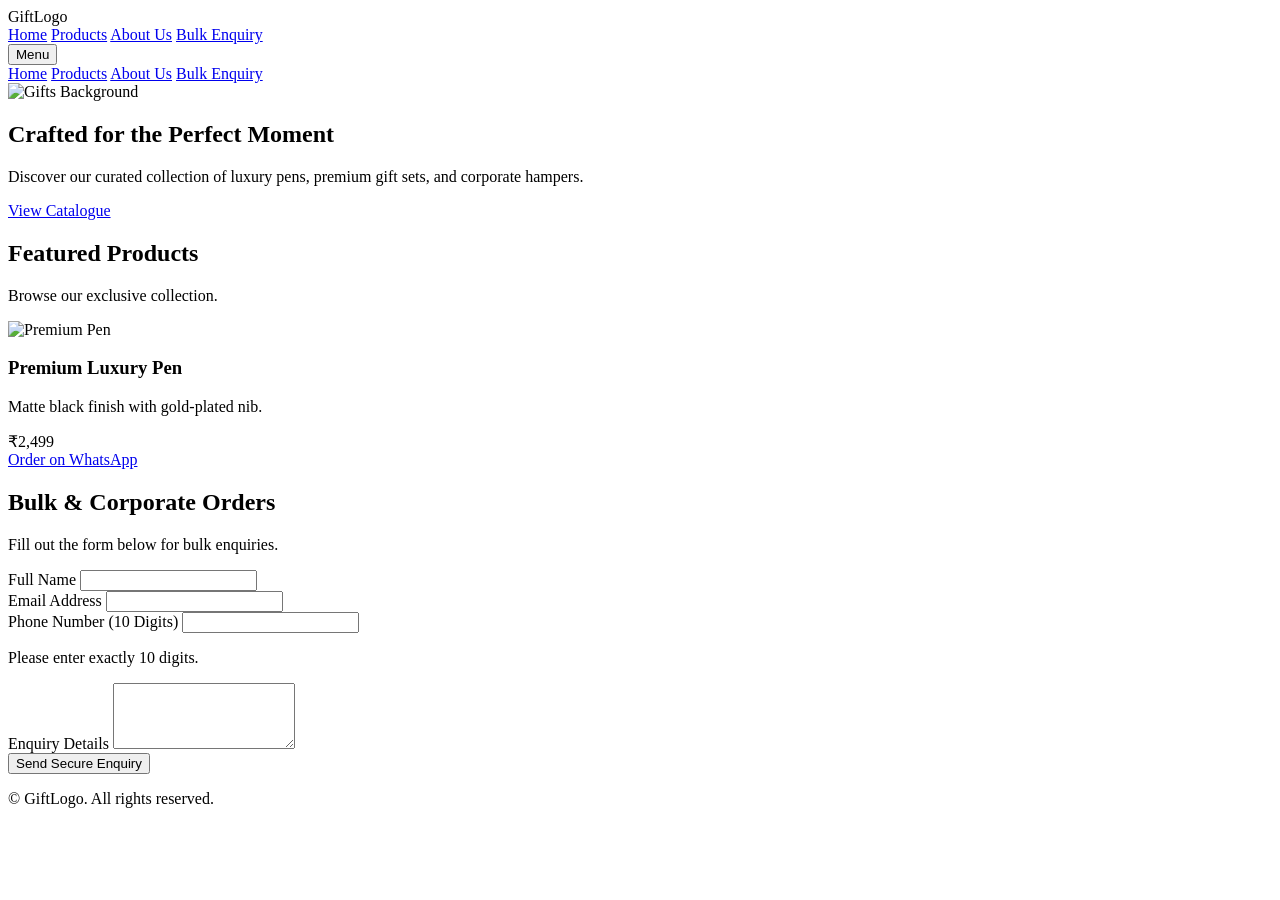
==== index.html @ fe9abaeb "Rename index.html.html to index.html" ====
<!DOCTYPE html>
<html lang="en" class="scroll-smooth">
<head>
    <meta charset="UTF-8">
    <meta name="viewport" content="width=device-width, initial-scale=1.0">
    <meta name="description" content="Premium Gift Catalogue - Find the best luxury gifts and corporate presents.">
    <title>Premium Gifts | Home</title>
    
    <!-- External CSS -->
    <link rel="stylesheet" href="css/style.css">
    
    <!-- Tailwind CSS (via CDN for layout, standard for static sites without a build step) -->
    <script src="https://cdn.tailwindcss.com"></script>
    
    <!-- External JavaScript (Deferred to load after HTML) -->
    <script src="js/script.js" defer></script>
</head>
<body class="bg-gray-50 text-gray-800 font-sans antialiased">

    <!-- Navigation Bar -->
    <header class="bg-white shadow-sm sticky top-0 z-50">
        <div class="max-w-7xl mx-auto px-4 sm:px-6 lg:px-8 h-16 flex items-center justify-between">
            <div class="flex-shrink-0 font-bold text-2xl tracking-tight text-gray-900">
                Gift<span class="text-amber-600">Logo</span>
            </div>
            
            <!-- Desktop Nav -->
            <nav class="hidden md:flex space-x-8 text-sm font-medium">
                <a href="#home" class="hover:text-amber-600 transition">Home</a>
                <a href="#products" class="hover:text-amber-600 transition">Products</a>
                <a href="#about" class="hover:text-amber-600 transition">About Us</a>
                <a href="#contact" class="hover:text-amber-600 transition">Bulk Enquiry</a>
            </nav>
            
            <!-- Mobile Menu Button -->
            <button id="mobile-menu-btn" class="md:hidden font-bold text-amber-600 focus:outline-none">
                Menu
            </button>
        </div>
        
        <!-- Mobile Nav Dropdown (Hidden by default) -->
        <nav id="mobile-menu" class="hidden md:hidden bg-white border-t border-gray-100 px-4 py-2 space-y-2 shadow-lg absolute w-full">
            <a href="#home" class="block py-2 text-gray-800 hover:text-amber-600">Home</a>
            <a href="#products" class="block py-2 text-gray-800 hover:text-amber-600">Products</a>
            <a href="#about" class="block py-2 text-gray-800 hover:text-amber-600">About Us</a>
            <a href="#contact" class="block py-2 text-gray-800 hover:text-amber-600">Bulk Enquiry</a>
        </nav>
    </header>

    <!-- Hero Section -->
    <section id="home" class="relative bg-gray-900 text-white overflow-hidden hero-section">
        <div class="absolute inset-0">
            <img src="https://images.unsplash.com/photo-1549465220-1a8b9238cd48?w=1200" alt="Gifts Background" class="w-full h-full object-cover opacity-30 protected-img">
        </div>
        <div class="relative max-w-7xl mx-auto px-4 sm:px-6 lg:px-8 py-24 lg:py-32 flex flex-col items-center text-center">
            <h1 class="text-4xl md:text-5xl font-extrabold tracking-tight mb-4">Crafted for the Perfect Moment</h1>
            <p class="text-lg md:text-xl text-gray-300 max-w-2xl mb-8">Discover our curated collection of luxury pens, premium gift sets, and corporate hampers.</p>
            <a href="#products" class="bg-amber-600 hover:bg-amber-700 text-white font-bold py-3 px-8 rounded-full shadow-lg transition transform hover:-translate-y-1">View Catalogue</a>
        </div>
    </section>

    <!-- Products Section -->
    <section id="products" class="py-16 max-w-7xl mx-auto px-4 sm:px-6 lg:px-8">
        <div class="text-center mb-12">
            <h2 class="text-3xl font-bold text-gray-900">Featured Products</h2>
            <p class="mt-2 text-gray-600">Browse our exclusive collection.</p>
        </div>
        <div class="grid grid-cols-1 sm:grid-cols-2 lg:grid-cols-3 gap-8">
            <!-- Product 1 -->
            <div class="bg-white rounded-xl shadow-sm border border-gray-100 overflow-hidden hover:shadow-md transition">
                <img src="https://images.unsplash.com/photo-1583485088034-697b5bc54ccd?w=600" alt="Premium Pen" class="w-full h-64 object-cover protected-img">
                <div class="p-6">
                    <h3 class="text-xl font-bold text-gray-900">Premium Luxury Pen</h3>
                    <p class="text-gray-500 text-sm mt-1">Matte black finish with gold-plated nib.</p>
                    <div class="mt-4 flex items-center justify-between">
                        <span class="text-lg font-bold text-amber-600">₹2,499</span>
                    </div>
                    <a href="https://wa.me/91XXXXXXXXXX?text=Hi,%20I'm%20interested%20in%20the%20Premium%20Luxury%20Pen%20(₹2,499)." target="_blank" rel="noopener noreferrer" class="mt-4 w-full flex items-center justify-center gap-2 bg-green-600 hover:bg-green-700 text-white font-medium py-2.5 rounded-lg transition">
                        Order on WhatsApp
                    </a>
                </div>
            </div>
        </div>
    </section>

    <!-- Contact Form Section -->
    <section id="contact" class="py-16 max-w-4xl mx-auto px-4 sm:px-6 lg:px-8">
        <div class="bg-white rounded-2xl shadow-lg border p-8 md:p-12">
            <div class="text-center mb-8">
                <h2 class="text-3xl font-bold text-gray-900">Bulk & Corporate Orders</h2>
                <p class="text-gray-500 mt-2">Fill out the form below for bulk enquiries.</p>
            </div>
            
            <form id="enquiry-form" action="https://formspree.io/f/YOUR_FORM_ID" method="POST" class="space-y-6">
                <div class="grid grid-cols-1 md:grid-cols-2 gap-6">
                    <div>
                        <label for="name" class="block text-sm font-medium text-gray-700">Full Name</label>
                        <input type="text" id="name" name="name" required maxlength="50" class="mt-1 block w-full border-gray-300 rounded-md shadow-sm p-2.5 border focus:ring-amber-500 focus:border-amber-500">
                    </div>
                    <div>
                        <label for="email" class="block text-sm font-medium text-gray-700">Email Address</label>
                        <input type="email" id="email" name="email" required class="mt-1 block w-full border-gray-300 rounded-md shadow-sm p-2.5 border focus:ring-amber-500 focus:border-amber-500">
                    </div>
                </div>
                <div>
                    <label for="phone" class="block text-sm font-medium text-gray-700">Phone Number (10 Digits)</label>
                    <input type="tel" id="phone" name="phone" required class="mt-1 block w-full border-gray-300 rounded-md shadow-sm p-2.5 border focus:ring-amber-500 focus:border-amber-500">
                    <!-- Error message hidden by default, controlled by JS -->
                    <p id="phone-error" class="text-red-500 text-xs mt-1 hidden">Please enter exactly 10 digits.</p>
                </div>
                <div>
                    <label for="message" class="block text-sm font-medium text-gray-700">Enquiry Details</label>
                    <textarea id="message" name="message" rows="4" required maxlength="500" class="mt-1 block w-full border-gray-300 rounded-md shadow-sm p-2.5 border focus:ring-amber-500 focus:border-amber-500"></textarea>
                </div>
                <button type="submit" class="w-full bg-amber-600 hover:bg-amber-700 text-white font-bold py-3 rounded-lg shadow transition">
                    Send Secure Enquiry
                </button>
            </form>
        </div>
    </section>

    <footer class="bg-gray-900 text-gray-400 py-8 text-center">
        <p>&copy; <span id="current-year"></span> GiftLogo. All rights reserved.</p>
    </footer>

</body>
</html>
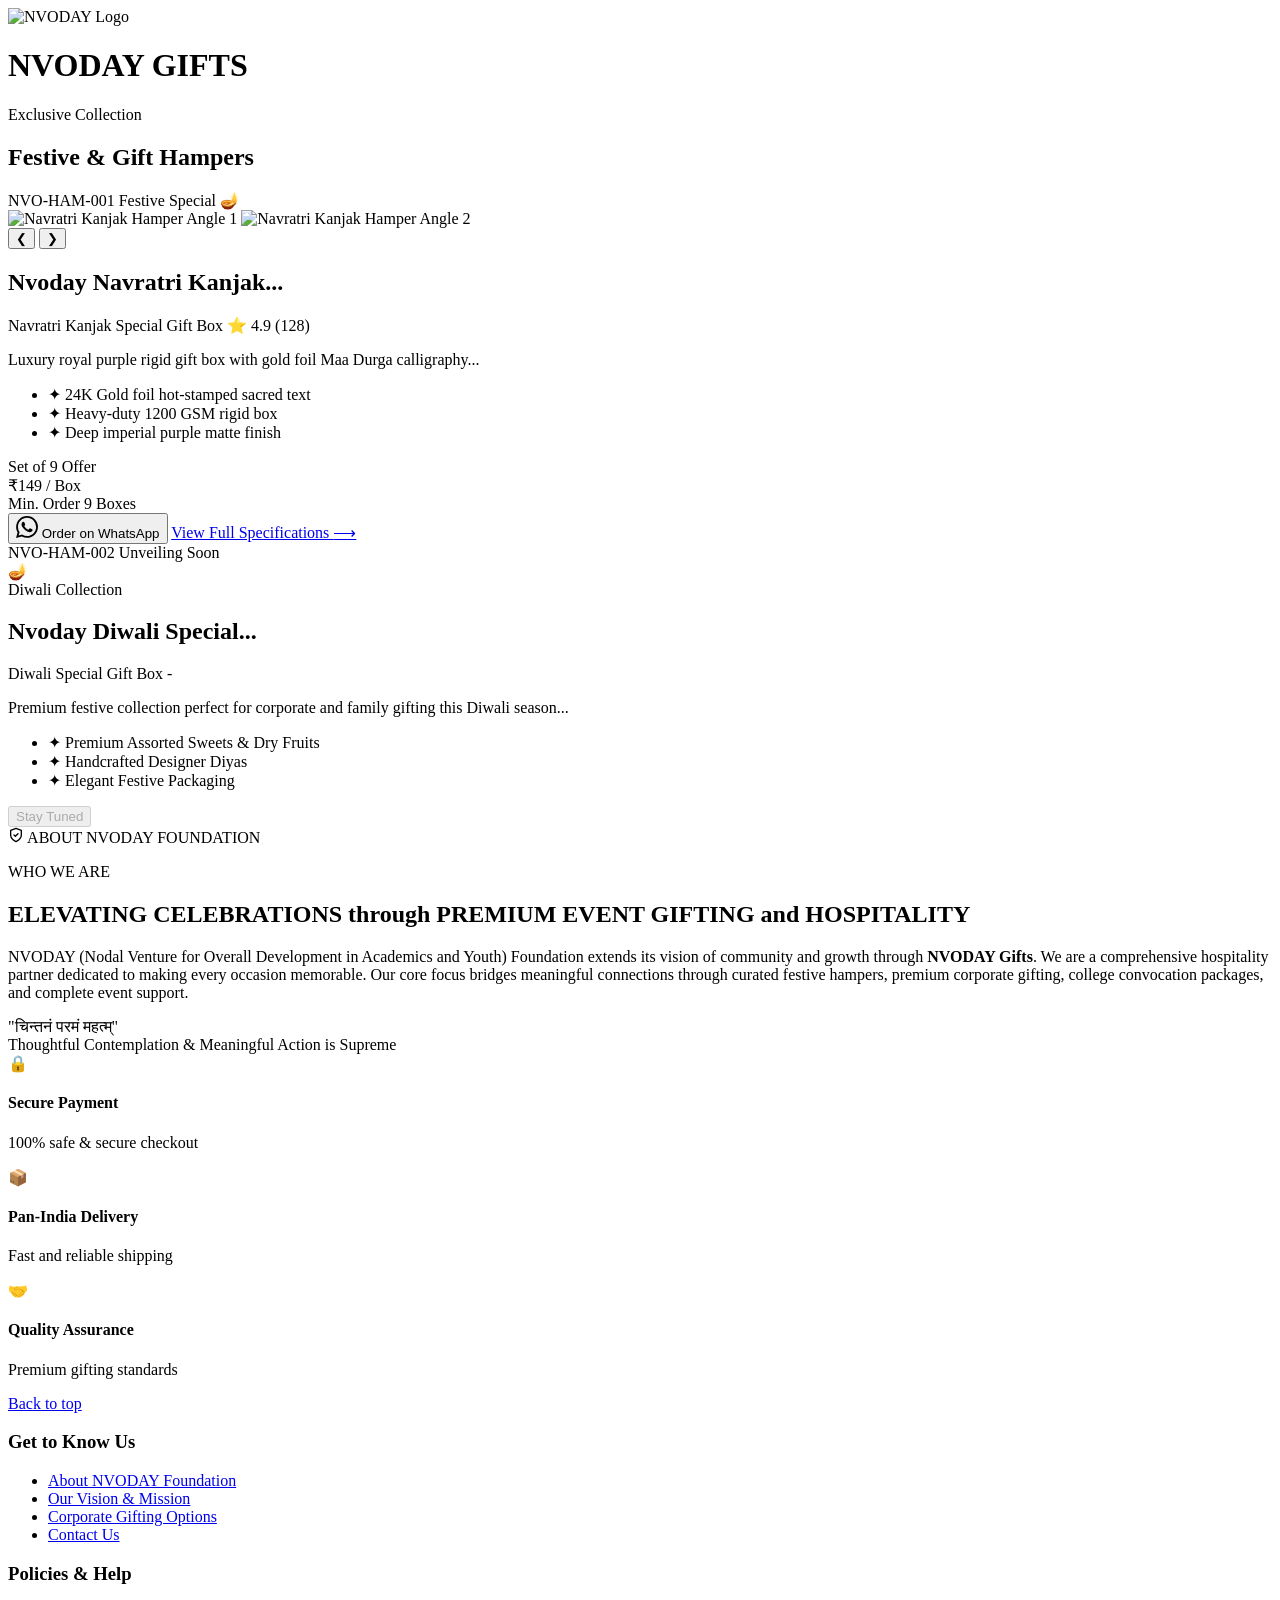
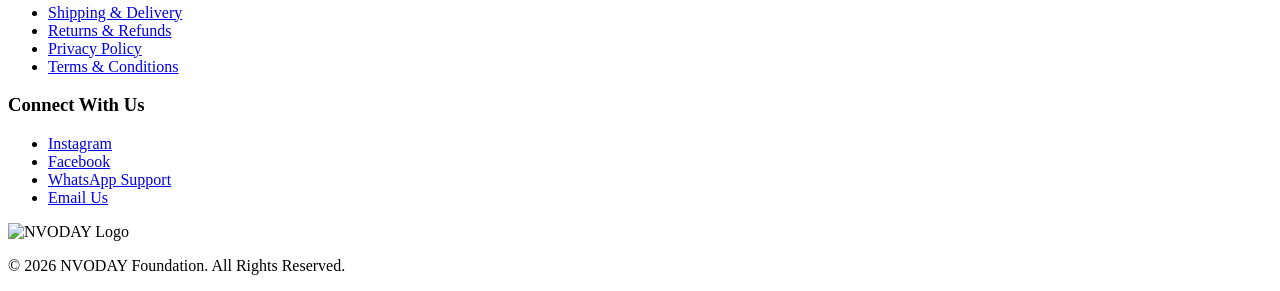
==== commit 86ae9715: "Update index.html" ====
--- a/index.html
+++ b/index.html
@@ -1,127 +1,237 @@
 <!DOCTYPE html>
 <html lang="en" class="scroll-smooth">
 <head>
-    <meta charset="UTF-8">
-    <meta name="viewport" content="width=device-width, initial-scale=1.0">
-    <meta name="description" content="Premium Gift Catalogue - Find the best luxury gifts and corporate presents.">
-    <title>Premium Gifts | Home</title>
+  <meta charset="UTF-8" />
+  <meta name="viewport" content="width=device-width, initial-scale=1.0" />
+  <title>NVODAY GIFTS | Premium Festive Hampers</title>
+  <meta name="description" content="NVODAY Foundation provides premium gifting opportunities for occasions and festivals." />
+  
+  <link rel="preconnect" href="https://fonts.googleapis.com" />
+  <link rel="preconnect" href="https://fonts.gstatic.com" crossorigin />
+  <link href="https://fonts.googleapis.com/css2?family=Outfit:wght@300;400;500;600&family=Playfair+Display:ital,wght@0,500;0,600;0,700;1,500&display=swap" rel="stylesheet" />
+  
+  <link rel="stylesheet" href="css/styles.css" />
+</head>
+<body>
+
+  <!-- Ambient Background (Moved outside of the product cards) -->
+  <div class="bg-orbs">
+    <div class="orb orb-1"></div>
+    <div class="orb orb-2"></div>
+  </div>
+
+  <header class="header">
+    <div class="container header-content">
+      <img src="logo.jpg" onerror="this.onerror=null; this.src='logo.png';" alt="NVODAY Logo" class="logo" />
+      <h1>NVODAY <span>GIFTS</span></h1>
+    </div>
+  </header>
+
+  <main class="container">
+    <div class="section-heading reveal">
+      <p class="section-subtitle">Exclusive Collection</p>
+      <h2>Festive & Gift Hampers</h2>
+      <div class="gold-divider"></div>
+    </div>
+
+    <div class="product-grid">
+      
+      <!-- Product 1: Kanjak Hamper (With Carousel) -->
+      <div class="product-card reveal">
+        <div class="card-image-wrapper">
+          <span class="badge badge-dark">NVO-HAM-001</span>
+          <span class="badge badge-gold shimmer">Festive Special 🪔</span>
+          
+          <!-- Carousel -->
+          <div class="carousel" id="kanjak-carousel">
+            <div class="carousel-inner">
+              <img src="product-1.jpg" onerror="this.onerror=null; this.src='product-1.jpg.jpg';" alt="Navratri Kanjak Hamper Angle 1" class="product-image active" />
+              <img src="product-2.jpg" onerror="this.onerror=null; this.src='product-2.jpg.jpg';" alt="Navratri Kanjak Hamper Angle 2" class="product-image" />
+            </div>
+            
+            <!-- Navigation Arrows -->
+            <button class="carousel-btn prev" onclick="moveSlide(-1)">&#10094;</button>
+            <button class="carousel-btn next" onclick="moveSlide(1)">&#10095;</button>
+            
+            <!-- Navigation Dots -->
+            <div class="carousel-dots">
+              <span class="dot active" onclick="currentSlide(0)"></span>
+              <span class="dot" onclick="currentSlide(1)"></span>
+            </div>
+          </div>
+
+          <div class="image-overlay">
+            <h2 class="title">Nvoday Navratri Kanjak...</h2>
+          </div>
+        </div>
+        
+        <div class="card-content">
+          <div class="rating-row">
+            <span class="hindi-title">Navratri Kanjak Special Gift Box</span>
+            <span class="rating">⭐ 4.9 <span class="rating-count">(128)</span></span>
+          </div>
+          
+          <p class="description">Luxury royal purple rigid gift box with gold foil Maa Durga calligraphy...</p>
+          
+          <ul class="features-list">
+            <li><span class="check-icon">✦</span> 24K Gold foil hot-stamped sacred text</li>
+            <li><span class="check-icon">✦</span> Heavy-duty 1200 GSM rigid box</li>
+            <li><span class="check-icon">✦</span> Deep imperial purple matte finish</li>
+          </ul>
+          
+          <div class="price-section">
+            <div class="price-info">
+              <span class="price-label">Set of 9 Offer</span>
+              <div class="price-value">₹149 <span class="unit">/ Box</span></div>
+            </div>
+            <div class="moq-info">
+              <span class="moq-label">Min. Order</span>
+              <span class="moq-value">9 Boxes</span>
+            </div>
+          </div>
+          
+          <button class="whatsapp-btn" onclick="orderOnWhatsApp('Nvoday Navratri Kanjak Hamper')">
+            <svg class="whatsapp-icon" viewBox="0 0 24 24" width="22" height="22"><path fill="currentColor" d="M17.472 14.382c-.297-.149-1.758-.867-2.03-.967-.273-.099-.471-.148-.67.15-.197.297-.767.966-.94 1.164-.173.199-.347.223-.644.075-.297-.15-1.255-.463-2.39-1.475-.883-.788-1.48-1.761-1.653-2.059-.173-.297-.018-.458.13-.606.134-.133.298-.347.446-.52.149-.174.198-.298.298-.497.099-.198.05-.371-.025-.52-.075-.149-.669-1.612-.916-2.207-.242-.579-.487-.5-.669-.51-.173-.008-.371-.01-.57-.01-.198 0-.52.074-.792.372-.272.297-1.04 1.016-1.04 2.479 0 1.462 1.065 2.875 1.213 3.074.149.198 2.096 3.2 5.077 4.487.709.306 1.262.489 1.694.625.712.227 1.36.195 1.871.118.571-.085 1.758-.719 2.006-1.413.248-.694.248-1.289.173-1.413-.074-.124-.272-.198-.57-.347m-5.421 7.403h-.004a9.87 9.87 0 01-5.031-1.378l-.361-.214-3.741.982.998-3.648-.235-.374a9.86 9.86 0 01-1.51-5.26c.001-5.45 4.436-9.884 9.888-9.884 2.64 0 5.122 1.03 6.988 2.898a9.825 9.825 0 012.893 6.994c-.003 5.45-4.437 9.884-9.885 9.884m8.413-18.297A11.815 11.815 0 0012.05 0C5.495 0 .16 5.335.157 11.892c0 2.096.547 4.142 1.588 5.945L.057 24l6.305-1.654a11.882 11.882 0 005.683 1.448h.005c6.554 0 11.89-5.335 11.893-11.893a11.821 11.821 0 00-3.48-8.413Z"/></svg>
+            Order on WhatsApp
+          </button>
+          
+          <a href="#" class="specs-link">View Full Specifications <span>⟶</span></a>
+        </div>
+      </div>
+
+      <!-- Product 2: Diwali Hamper -->
+      <div class="product-card disabled-card">
+        <div class="card-image-wrapper">
+          <span class="badge badge-dark">NVO-HAM-002</span>
+          <span class="badge badge-coming-soon">Unveiling Soon</span>
+          <div class="placeholder-image">
+            <div class="diya-icon">🪔</div>
+            <span>Diwali Collection</span>
+          </div>
+          <div class="image-overlay">
+            <h2 class="title">Nvoday Diwali Special...</h2>
+          </div>
+        </div>
+        
+        <div class="card-content">
+          <div class="rating-row">
+            <span class="hindi-title">Diwali Special Gift Box</span>
+            <span class="rating">-</span>
+          </div>
+          
+          <p class="description">Premium festive collection perfect for corporate and family gifting this Diwali season...</p>
+          
+          <ul class="features-list">
+            <li><span class="check-icon">✦</span> Premium Assorted Sweets & Dry Fruits</li>
+            <li><span class="check-icon">✦</span> Handcrafted Designer Diyas</li>
+            <li><span class="check-icon">✦</span> Elegant Festive Packaging</li>
+          </ul>
+          
+          <button class="whatsapp-btn disabled-btn" disabled>
+            Stay Tuned
+          </button>
+        </div>
+      </div>
+
+    </div> <!-- Closing product-grid -->
+  </main> <!-- Closing main -->
+<!-- --- About Section (Converted for Gifting) --- -->
+  <section class="about-section reveal">
+    <div class="container about-container">
+      <div class="about-badge">
+        <svg viewBox="0 0 24 24" width="16" height="16" stroke="currentColor" stroke-width="2" fill="none" stroke-linecap="round" stroke-linejoin="round"><path d="M12 22s8-4 8-10V5l-8-3-8 3v7c0 6 8 10 8 10z"></path><polyline points="9 12 11 14 15 10"></polyline></svg>
+        ABOUT NVODAY FOUNDATION
+      </div>
+      
+      <p class="about-subhead">WHO WE ARE</p>
+      
+      <h2 class="about-heading">
+        <span class="gold-text">ELEVATING CELEBRATIONS</span> through PREMIUM EVENT GIFTING and HOSPITALITY
+      </h2>
+      
+      <p class="about-body">
+        NVODAY (Nodal Venture for Overall Development in Academics and Youth) Foundation extends its vision of community and growth through <strong>NVODAY Gifts</strong>. We are a comprehensive hospitality partner dedicated to making every occasion memorable. Our core focus bridges meaningful connections through curated festive hampers, premium corporate gifting, college convocation packages, and complete event support.
+      </p>
+      
+      <div class="quote-box">
+        <div class="quote-sanskrit">"चिन्तनं परमं महत्म्"</div>
+        <div class="quote-translation">Thoughtful Contemplation & Meaningful Action is Supreme</div>
+      </div>
+    </div>
+  </section>
+  
+  <!-- Trust Badges Section -->
+  <section class="trust-badges container reveal">
+    <div class="trust-item">
+      <span class="trust-icon">🔒</span>
+      <div>
+        <h4>Secure Payment</h4>
+        <p>100% safe & secure checkout</p>
+      </div>
+    </div>
+    <div class="trust-item">
+      <span class="trust-icon">📦</span>
+      <div>
+        <h4>Pan-India Delivery</h4>
+        <p>Fast and reliable shipping</p>
+      </div>
+    </div>
+    <div class="trust-item">
+      <span class="trust-icon">🤝</span>
+      <div>
+        <h4>Quality Assurance</h4>
+        <p>Premium gifting standards</p>
+      </div>
+    </div>
+  </section>
+
+  <!-- Complete Footer -->
+  <footer class="footer">
+    <div class="footer-top">
+      <a href="#" class="back-to-top" onclick="window.scrollTo({top: 0, behavior: 'smooth'})">Back to top</a>
+    </div>
     
-    <!-- External CSS -->
-    <link rel="stylesheet" href="css/style.css">
+    <div class="footer-main container">
+      <div class="footer-column">
+        <h3>Get to Know Us</h3>
+        <ul>
+          <li><a href="#">About NVODAY Foundation</a></li>
+          <li><a href="#">Our Vision & Mission</a></li>
+          <li><a href="#">Corporate Gifting Options</a></li>
+          <li><a href="#">Contact Us</a></li>
+        </ul>
+      </div>
+      
+      <div class="footer-column">
+        <h3>Policies & Help</h3>
+        <ul>
+          <li><a href="#">Shipping & Delivery</a></li>
+          <li><a href="#">Returns & Refunds</a></li>
+          <li><a href="#">Privacy Policy</a></li>
+          <li><a href="#">Terms & Conditions</a></li>
+        </ul>
+      </div>
+      
+      <div class="footer-column">
+        <h3>Connect With Us</h3>
+        <ul>
+          <li><a href="#">Instagram</a></li>
+          <li><a href="#">Facebook</a></li>
+          <li><a href="#">WhatsApp Support</a></li>
+          <li><a href="#">Email Us</a></li>
+        </ul>
+      </div>
+    </div>
     
-    <!-- Tailwind CSS (via CDN for layout, standard for static sites without a build step) -->
-    <script src="https://cdn.tailwindcss.com"></script>
-    
-    <!-- External JavaScript (Deferred to load after HTML) -->
-    <script src="js/script.js" defer></script>
-</head>
-<body class="bg-gray-50 text-gray-800 font-sans antialiased">
-
-    <!-- Navigation Bar -->
-    <header class="bg-white shadow-sm sticky top-0 z-50">
-        <div class="max-w-7xl mx-auto px-4 sm:px-6 lg:px-8 h-16 flex items-center justify-between">
-            <div class="flex-shrink-0 font-bold text-2xl tracking-tight text-gray-900">
-                Gift<span class="text-amber-600">Logo</span>
-            </div>
-            
-            <!-- Desktop Nav -->
-            <nav class="hidden md:flex space-x-8 text-sm font-medium">
-                <a href="#home" class="hover:text-amber-600 transition">Home</a>
-                <a href="#products" class="hover:text-amber-600 transition">Products</a>
-                <a href="#about" class="hover:text-amber-600 transition">About Us</a>
-                <a href="#contact" class="hover:text-amber-600 transition">Bulk Enquiry</a>
-            </nav>
-            
-            <!-- Mobile Menu Button -->
-            <button id="mobile-menu-btn" class="md:hidden font-bold text-amber-600 focus:outline-none">
-                Menu
-            </button>
-        </div>
+    <div class="footer-bottom">
+      <div class="container footer-bottom-content">
+        <img src="logo.jpg" onerror="this.onerror=null; this.src='logo.png';" alt="NVODAY Logo" class="footer-logo" />
         
-        <!-- Mobile Nav Dropdown (Hidden by default) -->
-        <nav id="mobile-menu" class="hidden md:hidden bg-white border-t border-gray-100 px-4 py-2 space-y-2 shadow-lg absolute w-full">
-            <a href="#home" class="block py-2 text-gray-800 hover:text-amber-600">Home</a>
-            <a href="#products" class="block py-2 text-gray-800 hover:text-amber-600">Products</a>
-            <a href="#about" class="block py-2 text-gray-800 hover:text-amber-600">About Us</a>
-            <a href="#contact" class="block py-2 text-gray-800 hover:text-amber-600">Bulk Enquiry</a>
-        </nav>
-    </header>
-
-    <!-- Hero Section -->
-    <section id="home" class="relative bg-gray-900 text-white overflow-hidden hero-section">
-        <div class="absolute inset-0">
-            <img src="https://images.unsplash.com/photo-1549465220-1a8b9238cd48?w=1200" alt="Gifts Background" class="w-full h-full object-cover opacity-30 protected-img">
-        </div>
-        <div class="relative max-w-7xl mx-auto px-4 sm:px-6 lg:px-8 py-24 lg:py-32 flex flex-col items-center text-center">
-            <h1 class="text-4xl md:text-5xl font-extrabold tracking-tight mb-4">Crafted for the Perfect Moment</h1>
-            <p class="text-lg md:text-xl text-gray-300 max-w-2xl mb-8">Discover our curated collection of luxury pens, premium gift sets, and corporate hampers.</p>
-            <a href="#products" class="bg-amber-600 hover:bg-amber-700 text-white font-bold py-3 px-8 rounded-full shadow-lg transition transform hover:-translate-y-1">View Catalogue</a>
-        </div>
-    </section>
-
-    <!-- Products Section -->
-    <section id="products" class="py-16 max-w-7xl mx-auto px-4 sm:px-6 lg:px-8">
-        <div class="text-center mb-12">
-            <h2 class="text-3xl font-bold text-gray-900">Featured Products</h2>
-            <p class="mt-2 text-gray-600">Browse our exclusive collection.</p>
-        </div>
-        <div class="grid grid-cols-1 sm:grid-cols-2 lg:grid-cols-3 gap-8">
-            <!-- Product 1 -->
-            <div class="bg-white rounded-xl shadow-sm border border-gray-100 overflow-hidden hover:shadow-md transition">
-                <img src="https://images.unsplash.com/photo-1583485088034-697b5bc54ccd?w=600" alt="Premium Pen" class="w-full h-64 object-cover protected-img">
-                <div class="p-6">
-                    <h3 class="text-xl font-bold text-gray-900">Premium Luxury Pen</h3>
-                    <p class="text-gray-500 text-sm mt-1">Matte black finish with gold-plated nib.</p>
-                    <div class="mt-4 flex items-center justify-between">
-                        <span class="text-lg font-bold text-amber-600">₹2,499</span>
-                    </div>
-                    <a href="https://wa.me/91XXXXXXXXXX?text=Hi,%20I'm%20interested%20in%20the%20Premium%20Luxury%20Pen%20(₹2,499)." target="_blank" rel="noopener noreferrer" class="mt-4 w-full flex items-center justify-center gap-2 bg-green-600 hover:bg-green-700 text-white font-medium py-2.5 rounded-lg transition">
-                        Order on WhatsApp
-                    </a>
-                </div>
-            </div>
-        </div>
-    </section>
-
-    <!-- Contact Form Section -->
-    <section id="contact" class="py-16 max-w-4xl mx-auto px-4 sm:px-6 lg:px-8">
-        <div class="bg-white rounded-2xl shadow-lg border p-8 md:p-12">
-            <div class="text-center mb-8">
-                <h2 class="text-3xl font-bold text-gray-900">Bulk & Corporate Orders</h2>
-                <p class="text-gray-500 mt-2">Fill out the form below for bulk enquiries.</p>
-            </div>
-            
-            <form id="enquiry-form" action="https://formspree.io/f/YOUR_FORM_ID" method="POST" class="space-y-6">
-                <div class="grid grid-cols-1 md:grid-cols-2 gap-6">
-                    <div>
-                        <label for="name" class="block text-sm font-medium text-gray-700">Full Name</label>
-                        <input type="text" id="name" name="name" required maxlength="50" class="mt-1 block w-full border-gray-300 rounded-md shadow-sm p-2.5 border focus:ring-amber-500 focus:border-amber-500">
-                    </div>
-                    <div>
-                        <label for="email" class="block text-sm font-medium text-gray-700">Email Address</label>
-                        <input type="email" id="email" name="email" required class="mt-1 block w-full border-gray-300 rounded-md shadow-sm p-2.5 border focus:ring-amber-500 focus:border-amber-500">
-                    </div>
-                </div>
-                <div>
-                    <label for="phone" class="block text-sm font-medium text-gray-700">Phone Number (10 Digits)</label>
-                    <input type="tel" id="phone" name="phone" required class="mt-1 block w-full border-gray-300 rounded-md shadow-sm p-2.5 border focus:ring-amber-500 focus:border-amber-500">
-                    <!-- Error message hidden by default, controlled by JS -->
-                    <p id="phone-error" class="text-red-500 text-xs mt-1 hidden">Please enter exactly 10 digits.</p>
-                </div>
-                <div>
-                    <label for="message" class="block text-sm font-medium text-gray-700">Enquiry Details</label>
-                    <textarea id="message" name="message" rows="4" required maxlength="500" class="mt-1 block w-full border-gray-300 rounded-md shadow-sm p-2.5 border focus:ring-amber-500 focus:border-amber-500"></textarea>
-                </div>
-                <button type="submit" class="w-full bg-amber-600 hover:bg-amber-700 text-white font-bold py-3 rounded-lg shadow transition">
-                    Send Secure Enquiry
-                </button>
-            </form>
-        </div>
-    </section>
-
-    <footer class="bg-gray-900 text-gray-400 py-8 text-center">
-        <p>&copy; <span id="current-year"></span> GiftLogo. All rights reserved.</p>
-    </footer>
-
+        <p>&copy; 2026 NVODAY Foundation. All Rights Reserved.</p>
+      </div>
+    </div>
+  </footer>
+
+  <script src="js/script.js"></script>
 </body>
 </html>
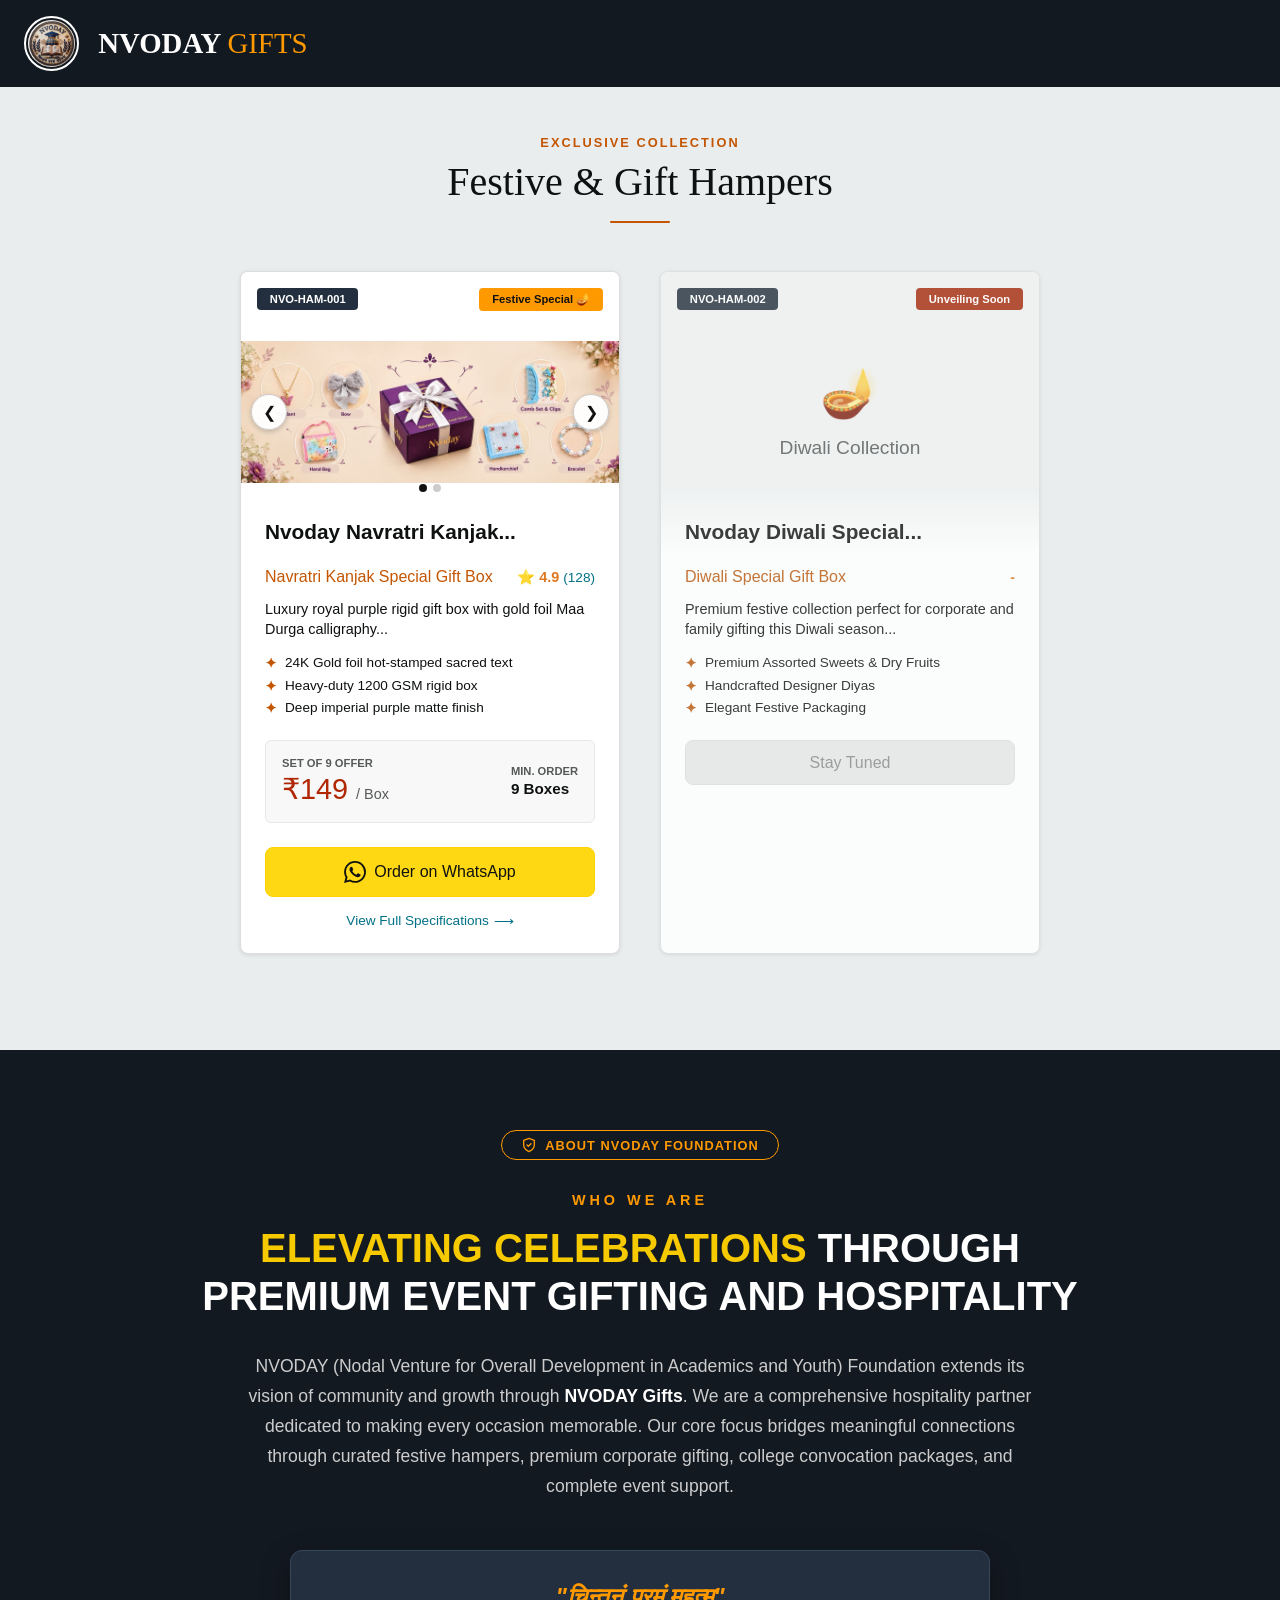
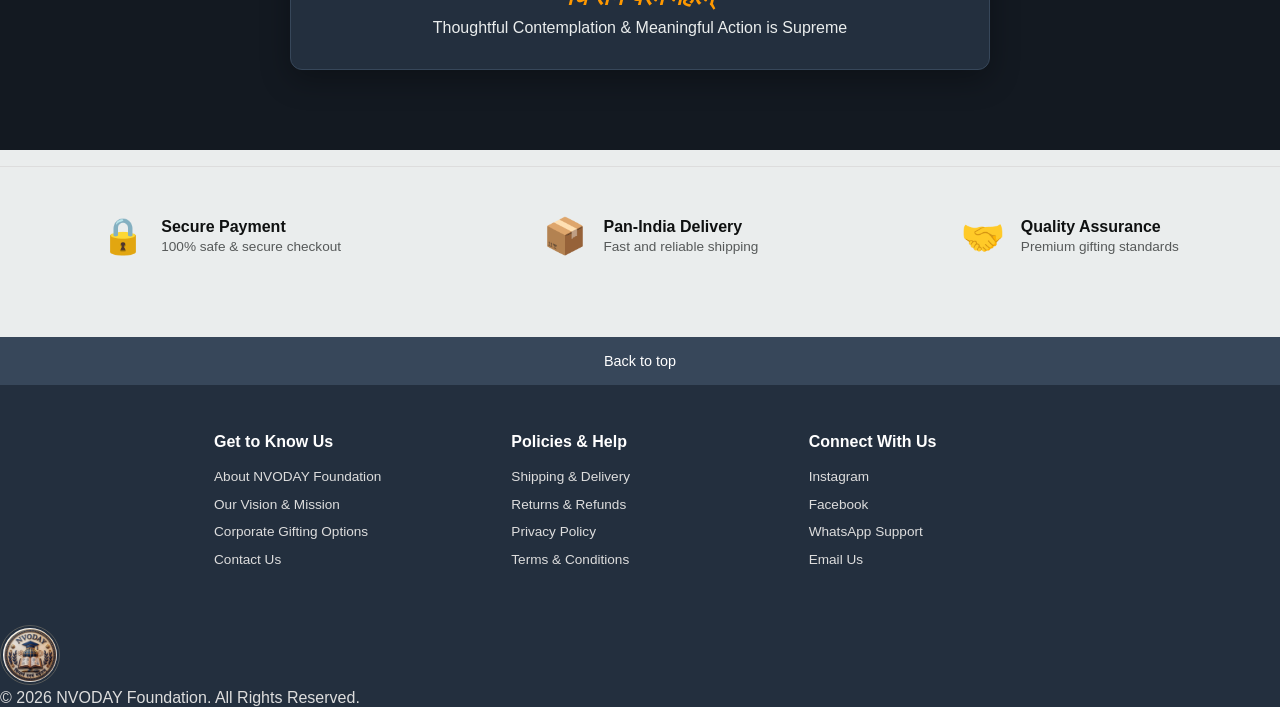
==== commit 9e5b1b18: "Update link to specifications page in index.html" ====
--- a/index.html
+++ b/index.html
@@ -95,7 +95,8 @@
             Order on WhatsApp
           </button>
           
-          <a href="#" class="specs-link">View Full Specifications <span>⟶</span></a>
+      
+          <a href="kanjak-details.html" class="specs-link">View Full Specifications <span>⟶</span></a>
         </div>
       </div>
 
@@ -159,7 +160,7 @@
       </div>
     </div>
   </section>
-  
+
   <!-- Trust Badges Section -->
   <section class="trust-badges container reveal">
     <div class="trust-item">
--- a/css/styles.css
+++ b/css/styles.css
@@ -0,0 +1,554 @@
+/* css/styles.css */
+:root {
+  /* Amazon E-commerce Color Palette */
+  --bg-deep: #eaeded; 
+  --bg-card: #ffffff; 
+  --border-light: #dddddd; 
+  --amazon-orange: #c45500; 
+  --text-main: #0f1111; 
+  --text-muted: #565959; 
+}
+
+* {
+  margin: 0;
+  padding: 0;
+  box-sizing: border-box;
+}
+
+body {
+  background-color: var(--bg-deep);
+  color: var(--text-main);
+  font-family: 'Outfit', sans-serif;
+  min-height: 100vh;
+}
+
+.bg-orbs {
+  display: none; /* Hidden for clean retail look */
+}
+
+/* --- Header --- */
+.header {
+  position: sticky;
+  top: 0;
+  z-index: 100;
+  background: #131921; 
+}
+.header-content {
+  display: flex;
+  align-items: center;
+  gap: 1.2rem;
+  padding: 1rem 1.5rem;
+}
+.logo {
+  width: 55px;
+  height: 55px;
+  border-radius: 50%;
+  object-fit: cover;
+  border: 2px solid #fff;
+  padding: 2px;
+}
+.header h1 {
+  font-family: 'Playfair Display', serif;
+  font-size: 1.8rem;
+  font-weight: 600;
+  color: #ffffff;
+}
+.header h1 span {
+  font-weight: 400;
+  color: #ff9900;
+}
+
+/* --- Section Headings --- */
+.section-heading {
+  text-align: center;
+  margin: 3rem 0;
+}
+.section-subtitle {
+  color: var(--amazon-orange);
+  text-transform: uppercase;
+  letter-spacing: 2px;
+  font-size: 0.8rem;
+  font-weight: 600;
+  margin-bottom: 0.5rem;
+}
+.section-heading h2 {
+  font-family: 'Playfair Display', serif;
+  font-size: 2.5rem;
+  font-weight: 500;
+  color: var(--text-main);
+}
+.gold-divider {
+  height: 2px;
+  width: 60px;
+  background: var(--amazon-orange);
+  margin: 1rem auto;
+  border-radius: 2px;
+}
+
+/* --- Product Grid --- */
+.product-grid {
+  display: flex;
+  flex-wrap: wrap;
+  justify-content: center;
+  gap: 2.5rem; /* A balanced, breathable gap */
+  padding-bottom: 4rem;
+  max-width: 850px; /* Prevents the container from stretching too wide on large screens */
+  margin: 0 auto; /* Centers the whole block perfectly */
+}
+
+/* --- Product Cards --- */
+.product-card {
+  background: var(--bg-card);
+  border-radius: 8px;
+  overflow: hidden;
+  width: 100%;
+  max-width: 380px;
+  border: 1px solid var(--border-light);
+  box-shadow: 0 1px 4px rgba(0,0,0,0.1);
+  transition: all 0.3s ease;
+  position: relative;
+}
+.product-card:hover {
+  box-shadow: 0 4px 12px rgba(0,0,0,0.15);
+}
+
+/* --- Image & Carousel Wrapper --- */
+.card-image-wrapper {
+  position: relative;
+  height: 280px;
+  width: 100%;
+  overflow: hidden;
+  background: #f8f8f8;
+}
+
+.carousel, .carousel-inner {
+  width: 100%;
+  height: 100%;
+  position: relative;
+}
+.carousel .product-image {
+  position: absolute;
+  top: 0;
+  left: 0;
+  width: 100%;
+  height: 100%;
+  object-fit: contain; /* Changed from cover to contain to prevent cropping */
+  background-color: #ffffff; /* Blends perfectly with your image's white background */
+  opacity: 0;
+  transition: opacity 0.4s ease-in-out;
+  z-index: 1;
+}
+.carousel .product-image.active {
+  opacity: 1;
+  z-index: 2;
+}
+
+/* Carousel Buttons */
+.carousel-btn {
+  position: absolute;
+  top: 50%;
+  transform: translateY(-50%);
+  background: rgba(255,255,255,0.95);
+  color: #111;
+  border: 1px solid #ccc;
+  width: 36px;
+  height: 36px;
+  border-radius: 50%;
+  cursor: pointer;
+  z-index: 15;
+  display: flex;
+  align-items: center;
+  justify-content: center;
+  font-size: 1rem;
+  box-shadow: 0 2px 5px rgba(0,0,0,0.2);
+  transition: background 0.2s;
+}
+.carousel-btn:hover { background: #f3f3f3; }
+.carousel-btn.prev { left: 10px; }
+.carousel-btn.next { right: 10px; }
+
+/* Carousel Dots */
+.carousel-dots {
+  position: absolute;
+  bottom: 60px;
+  left: 50%;
+  transform: translateX(-50%);
+  display: flex;
+  gap: 6px;
+  z-index: 15;
+}
+.dot {
+  width: 8px;
+  height: 8px;
+  border-radius: 50%;
+  background: #cccccc;
+  cursor: pointer;
+}
+.dot.active { background: #111111; }
+
+/* --- Badges --- */
+.badge {
+  position: absolute;
+  top: 1rem;
+  padding: 0.3rem 0.8rem;
+  border-radius: 4px;
+  font-size: 0.7rem;
+  font-weight: 600;
+  z-index: 20;
+}
+.badge-dark { left: 1rem; background: #232f3e; color: #fff; }
+.badge-gold { right: 1rem; background: #ff9900; color: #111; }
+.badge-coming-soon { right: 1rem; background: #B12704; color: white; }
+
+/* --- Text Overlay Fix --- */
+.image-overlay {
+  position: absolute;
+  bottom: 0;
+  left: 0;
+  width: 100%;
+  padding: 2rem 1.5rem 0.5rem;
+  background: linear-gradient(to top, #ffffff 0%, rgba(255,255,255,0) 100%);
+  z-index: 10;
+  pointer-events: none; /* Prevents text from blocking carousel clicks */
+}
+.image-overlay .title {
+  font-family: 'Outfit', sans-serif;
+  font-size: 1.3rem;
+  color: var(--text-main);
+  font-weight: 600;
+}
+
+/* --- Placeholder (Diwali Card) --- */
+.placeholder-image {
+  width: 100%;
+  height: 100%;
+  background: #f0f2f2;
+  display: flex;
+  flex-direction: column;
+  align-items: center;
+  justify-content: center;
+  color: var(--text-muted);
+  font-size: 1.2rem;
+}
+.diya-icon { font-size: 3rem; margin-bottom: 1rem; }
+
+/* --- Card Details --- */
+.card-content { padding: 1rem 1.5rem 1.5rem; }
+.rating-row { display: flex; justify-content: space-between; align-items: center; margin-bottom: 0.8rem; }
+.hindi-title { color: var(--amazon-orange); font-weight: 500; font-size: 1rem; }
+.rating { font-size: 0.9rem; font-weight: 600; color: #de7921; }
+.rating-count { color: #007185; font-weight: 400; font-size: 0.85rem; }
+
+.description { color: var(--text-main); font-size: 0.9rem; line-height: 1.4; margin-bottom: 1rem; }
+
+.features-list { list-style: none; margin-bottom: 1.5rem; }
+.features-list li { font-size: 0.85rem; color: var(--text-main); margin-bottom: 0.4rem; display: flex; align-items: flex-start; gap: 0.5rem; }
+.check-icon { color: var(--amazon-orange); font-weight: bold; }
+
+/* --- Pricing Box --- */
+.price-section {
+  background: #f8f8f8;
+  border: 1px solid #e7e7e7;
+  border-radius: 6px;
+  padding: 1rem;
+  display: flex;
+  justify-content: space-between;
+  align-items: center;
+  margin-bottom: 1.5rem;
+}
+.price-label, .moq-label { display: block; font-size: 0.7rem; color: var(--text-muted); font-weight: 600; text-transform: uppercase; margin-bottom: 0.2rem; }
+.price-value { color: #B12704; font-size: 1.8rem; font-weight: 500; }
+.unit { font-size: 0.9rem; color: var(--text-muted); font-weight: 400; }
+.moq-value { font-weight: 600; font-size: 0.95rem; color: var(--text-main); }
+
+/* --- Amazon-Style Buttons --- */
+.whatsapp-btn {
+  width: 100%;
+  background: #ffd814; 
+  color: #0f1111;
+  border: 1px solid #fcd200;
+  border-radius: 8px;
+  padding: 0.8rem;
+  font-size: 1rem;
+  font-weight: 500;
+  display: flex;
+  align-items: center;
+  justify-content: center;
+  gap: 0.5rem;
+  cursor: pointer;
+  transition: background 0.2s;
+  margin-bottom: 1rem;
+}
+.whatsapp-btn:hover { background: #f7ca00; }
+
+.disabled-btn { background: #e7e7e7; color: #888; border-color: #ddd; cursor: not-allowed; }
+.disabled-btn:hover { background: #e7e7e7; }
+
+.specs-link {
+  display: flex;
+  align-items: center;
+  justify-content: center;
+  gap: 0.3rem;
+  color: #007185;
+  text-decoration: none;
+  font-size: 0.85rem;
+  font-weight: 500;
+}
+.specs-link:hover { color: #c45500; text-decoration: underline; }
+
+.disabled-card { opacity: 0.8; filter: grayscale(10%); }
+
+/* --- Scroll Reveal Animations --- */
+.reveal { opacity: 0; transform: translateY(20px); transition: all 0.6s ease; }
+.reveal.active { opacity: 1; transform: translateY(0); }
+
+
+/* --- Trust Badges --- */
+.trust-badges {
+  display: flex;
+  flex-wrap: wrap;
+  justify-content: space-around;
+  gap: 2rem;
+  padding: 3rem 1rem;
+  border-top: 1px solid var(--border-light);
+  margin-top: 1rem;
+  margin-bottom: 2rem;
+}
+.trust-item {
+  display: flex;
+  align-items: center;
+  gap: 1rem;
+}
+.trust-icon {
+  font-size: 2.2rem;
+}
+.trust-item h4 {
+  font-size: 1rem;
+  color: var(--text-main);
+  margin-bottom: 0.2rem;
+  font-weight: 600;
+}
+.trust-item p {
+  font-size: 0.85rem;
+  color: var(--text-muted);
+}
+
+/* --- Footer --- */
+.footer {
+  background-color: #232f3e;
+  color: #dddddd;
+  margin-top: 2rem;
+}
+.footer-top {
+  background-color: #37475a;
+  text-align: center;
+  padding: 1rem 0;
+  cursor: pointer;
+}
+.footer-top:hover {
+  background-color: #485769;
+}
+.back-to-top {
+  color: #fff;
+  text-decoration: none;
+  font-size: 0.9rem;
+  font-weight: 500;
+  display: block;
+}
+.footer-main {
+  display: grid;
+  grid-template-columns: repeat(auto-fit, minmax(200px, 1fr));
+  gap: 2.5rem;
+  padding: 3rem 1.5rem;
+  max-width: 900px;
+  margin: 0 auto;
+}
+.footer-column h3 {
+  color: #ffffff;
+  font-size: 1rem;
+  margin-bottom: 1rem;
+  font-weight: 600;
+}
+.footer-column ul {
+  list-style: none;
+}
+.footer-column ul li {
+  margin-bottom: 0.6rem;
+}
+.footer-column ul li a {
+  color: #dddddd;
+  text-decoration: none;
+  font-size: 0.85rem;
+  transition: text-decoration 0.2s;
+}
+.footer-column ul li a:hover {
+  text-decoration: underline;
+  color: #ff9900;
+}
+
+.footer-logo {
+  width: 60px !important;
+  height: 60px !important;
+  max-width: 60px;
+  border-radius: 50%;
+  border: 1px solid #565959;
+  padding: 2px;
+  object-fit: contain;
+}
+
+/* --- About Section --- */
+.about-section {
+  background-color: #131921; /* Matches Amazon Navy header/footer */
+  color: #ffffff;
+  padding: 5rem 1rem;
+  margin-top: 2rem;
+  text-align: center;
+}
+.about-container {
+  max-width: 900px;
+  margin: 0 auto;
+  display: flex;
+  flex-direction: column;
+  align-items: center;
+}
+.about-badge {
+  display: inline-flex;
+  align-items: center;
+  gap: 0.5rem;
+  border: 1px solid #ff9900;
+  color: #ff9900;
+  padding: 0.4rem 1.2rem;
+  border-radius: 30px;
+  font-size: 0.8rem;
+  font-weight: 600;
+  letter-spacing: 1px;
+  margin-bottom: 2rem;
+}
+.about-subhead {
+  color: #ff9900;
+  font-weight: 600;
+  letter-spacing: 4px;
+  font-size: 0.9rem;
+  margin-bottom: 1rem;
+}
+.about-heading {
+  font-family: 'Outfit', sans-serif;
+  font-size: 2.5rem;
+  font-weight: 700;
+  line-height: 1.2;
+  margin-bottom: 2rem;
+  text-transform: uppercase;
+}
+.about-heading .gold-text {
+  color: #f7ca00;
+}
+.about-body {
+  font-size: 1.1rem;
+  line-height: 1.7;
+  color: #cccccc;
+  margin-bottom: 3rem;
+  max-width: 800px;
+}
+.about-body strong {
+  color: #ffffff;
+}
+
+/* Quote Box */
+.quote-box {
+  background-color: #232f3e;
+  border: 1px solid #37475a;
+  border-radius: 12px;
+  padding: 2rem;
+  width: 100%;
+  max-width: 700px;
+  display: flex;
+  flex-direction: column;
+  gap: 0.5rem;
+  box-shadow: 0 10px 30px rgba(0,0,0,0.3);
+}
+.quote-sanskrit {
+  color: #ff9900;
+  font-size: 1.5rem;
+  font-weight: 600;
+  font-style: italic;
+}
+.quote-translation {
+  color: #eaeded;
+  font-size: 1rem;
+}
+
+/* Responsive adjustments for mobile */
+@media (max-width: 768px) {
+  .about-heading { font-size: 1.8rem; }
+  .about-body { font-size: 1rem; }
+}
+
+/* --- Product Details Page (PDP) --- */
+.pdp-container {
+  display: grid;
+  grid-template-columns: 1fr 1fr;
+  gap: 3rem;
+  max-width: 1050px;
+  margin: 3rem auto 5rem;
+  padding: 0 1.5rem;
+}
+.pdp-image-section {
+  background: var(--bg-card);
+  border: 1px solid var(--border-light);
+  border-radius: 8px;
+  overflow: hidden;
+  box-shadow: 0 2px 8px rgba(0,0,0,0.05);
+}
+.pdp-carousel {
+  height: 500px; /* Larger view for the details page */
+}
+.pdp-carousel .carousel-dots {
+  bottom: 20px; /* Adjust dots for larger image */
+}
+.pdp-breadcrumb {
+  font-size: 0.85rem;
+  color: var(--text-muted);
+  margin-bottom: 1rem;
+}
+.pdp-breadcrumb a {
+  color: #007185;
+  text-decoration: none;
+}
+.pdp-title {
+  font-family: 'Playfair Display', serif;
+  font-size: 2.2rem;
+  color: var(--text-main);
+  margin-bottom: 0.5rem;
+  line-height: 1.2;
+}
+.pdp-contents h3 {
+  font-family: 'Outfit', sans-serif;
+  font-size: 1.2rem;
+  margin-bottom: 0.5rem;
+  color: var(--text-main);
+}
+.numbered-list {
+  list-style-type: decimal;
+  padding-left: 1.2rem;
+  margin-bottom: 2rem;
+}
+.numbered-list li {
+  margin-bottom: 0.6rem;
+  color: var(--text-main);
+  font-size: 0.95rem;
+}
+.pdp-btn {
+  padding: 1rem;
+  font-size: 1.1rem;
+}
+
+/* Responsive PDP */
+@media (max-width: 850px) {
+  .pdp-container {
+    grid-template-columns: 1fr;
+    gap: 2rem;
+  }
+  .pdp-carousel {
+    height: 350px;
+  }
+}
